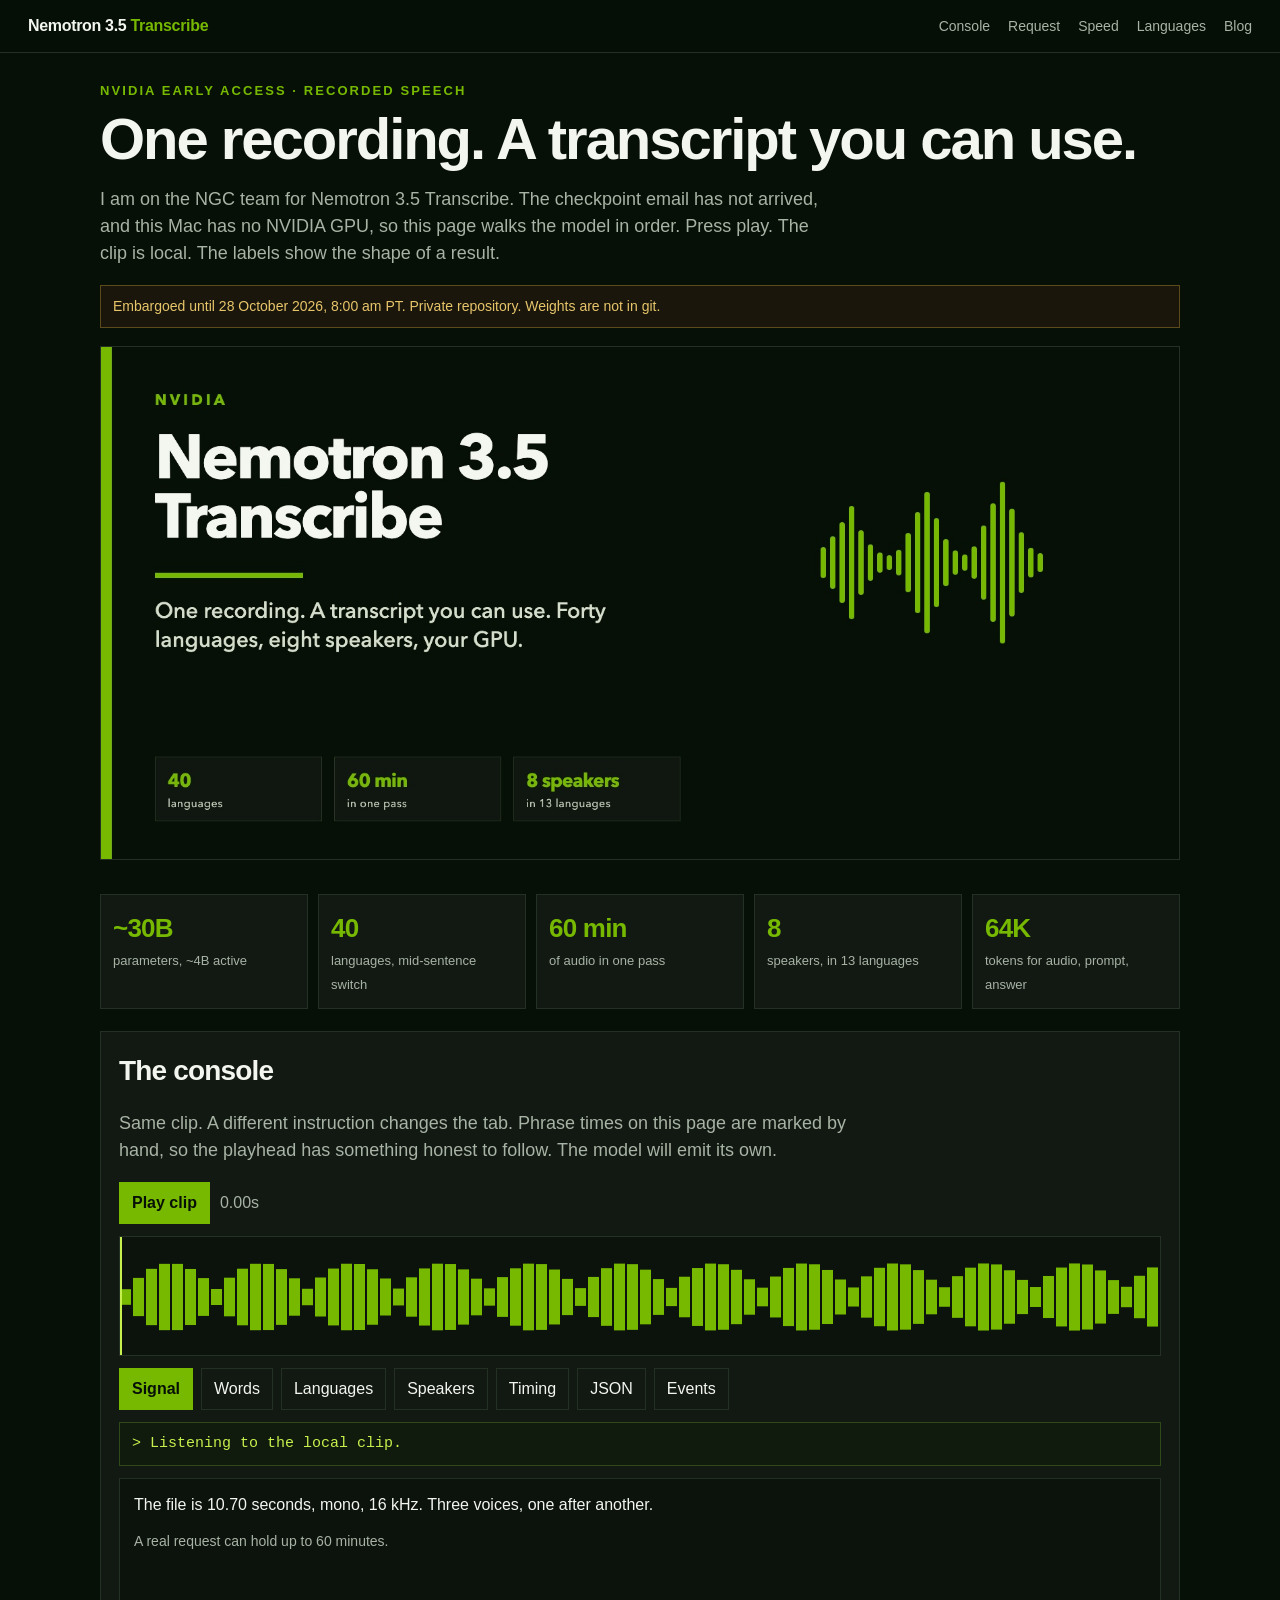
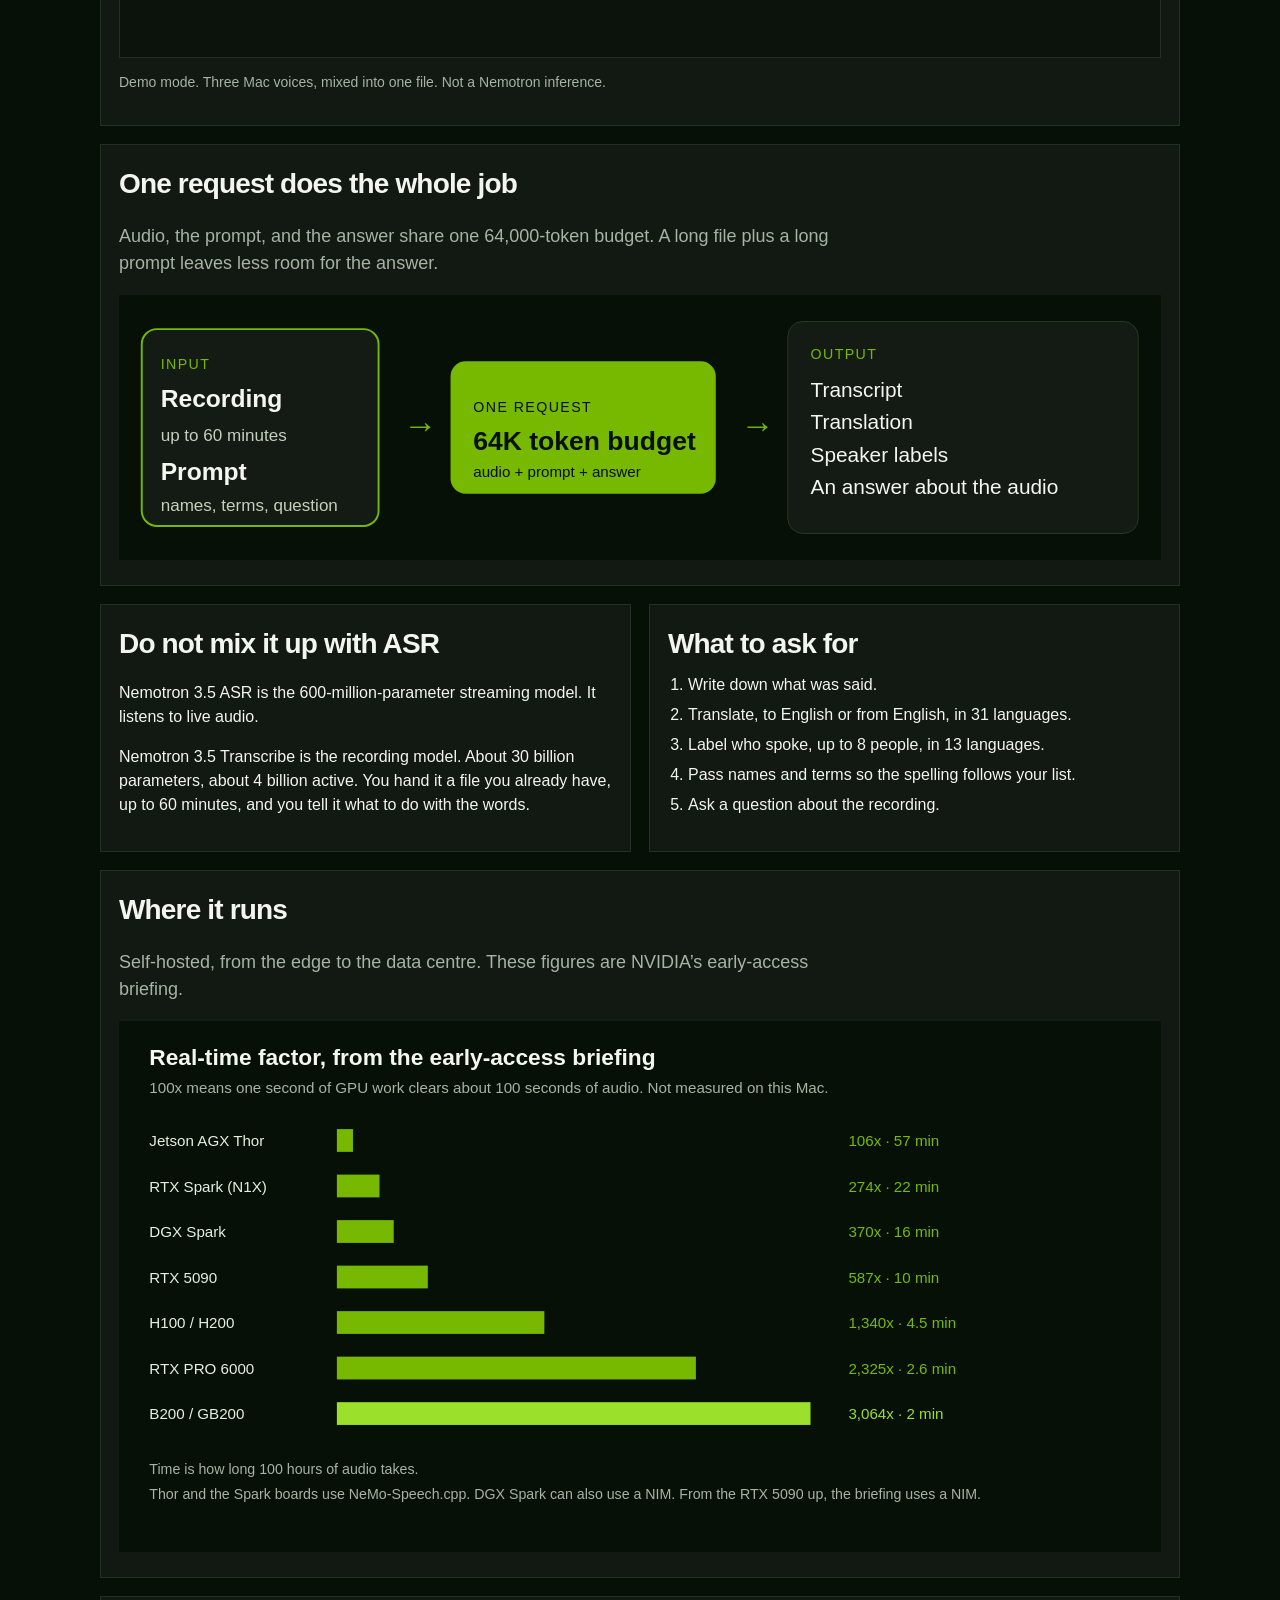
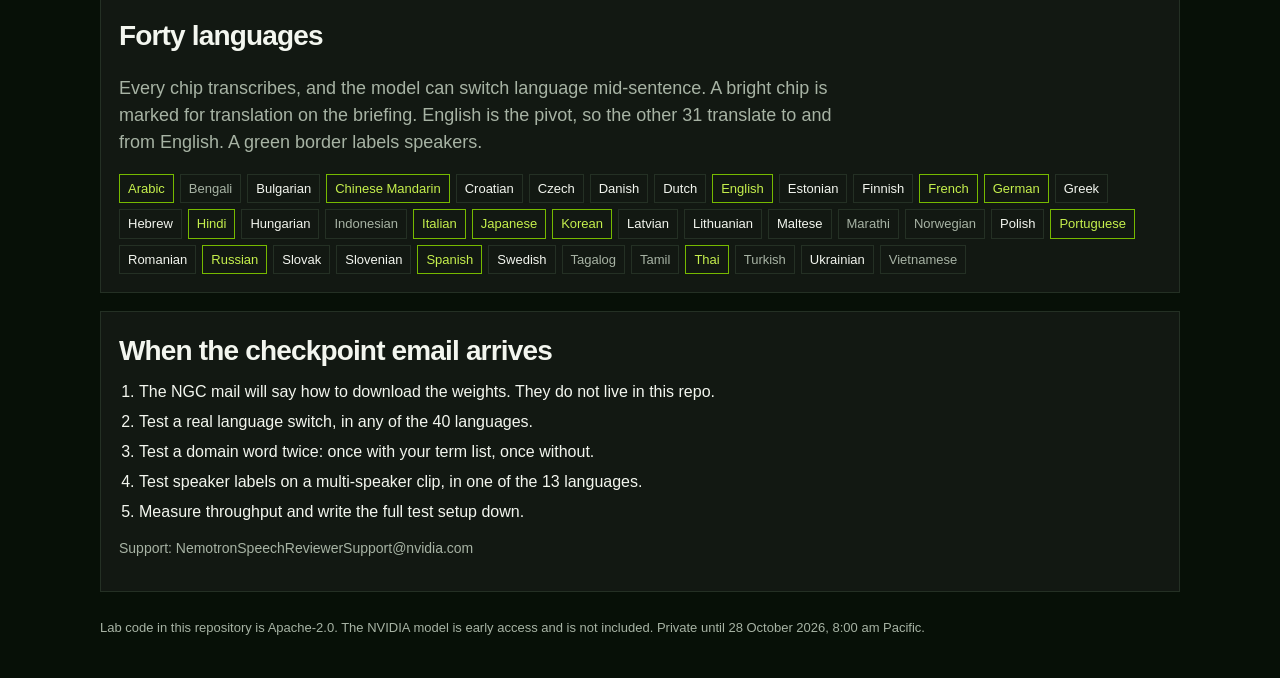
==== index.html @ 237c43ec "Add the private Nemotron 3.5 Transcribe showcase. A local console for the early-access recording mod" ====
<!DOCTYPE html>
<html lang="en">
<head>
  <meta charset="utf-8" />
  <meta name="viewport" content="width=device-width, initial-scale=1" />
  <title>Nemotron 3.5 Transcribe — Showcase</title>
  <link rel="stylesheet" href="styles.css" />
</head>
<body>
  <nav class="nav">
    <a class="brand" href="#top">Nemotron 3.5 <span>Transcribe</span></a>
    <div class="nav-links">
      <a href="#console">Console</a>
      <a href="#path">Request</a>
      <a href="#speed">Speed</a>
      <a href="#languages">Languages</a>
      <a href="BLOG.md">Blog</a>
    </div>
  </nav>

  <main class="wrap" id="top">
    <header class="hero">
      <p class="eyebrow">NVIDIA early access · recorded speech</p>
      <h1>One recording. A transcript you can use.</h1>
      <p class="sub">I am on the NGC team for Nemotron 3.5 Transcribe. The checkpoint email has not arrived, and this Mac has no NVIDIA GPU, so this page walks the model in order. Press play. The clip is local. The labels show the shape of a result.</p>
      <p class="embargo">Embargoed until 28 October 2026, 8:00 am PT. Private repository. Weights are not in git.</p>
      <img class="banner" src="assets/header.jpg" alt="NVIDIA Nemotron 3.5 Transcribe. One recording. A transcript you can use." />
    </header>

    <section class="stats" aria-label="Model snapshot">
      <div class="stat"><b>~30B</b><span>parameters, ~4B active</span></div>
      <div class="stat"><b>40</b><span>languages, mid-sentence switch</span></div>
      <div class="stat"><b>60 min</b><span>of audio in one pass</span></div>
      <div class="stat"><b>8</b><span>speakers, in 13 languages</span></div>
      <div class="stat"><b>64K</b><span>tokens for audio, prompt, answer</span></div>
    </section>

    <section class="panel" id="console">
      <h2>The console</h2>
      <p class="sub">Same clip. A different instruction changes the tab. Phrase times on this page are marked by hand, so the playhead has something honest to follow. The model will emit its own.</p>
      <div class="controls">
        <button class="btn primary" id="play" type="button">Play clip</button>
        <span class="hint" id="clock">0.00s</span>
      </div>
      <div class="wave-wrap">
        <canvas id="wave" width="1040" height="120"></canvas>
        <div class="playhead" id="playhead"></div>
      </div>
      <div class="tabs" role="tablist">
        <button class="tab" type="button" data-tab="signal" aria-selected="true">Signal</button>
        <button class="tab" type="button" data-tab="words">Words</button>
        <button class="tab" type="button" data-tab="languages">Languages</button>
        <button class="tab" type="button" data-tab="speakers">Speakers</button>
        <button class="tab" type="button" data-tab="timing">Timing</button>
        <button class="tab" type="button" data-tab="json">JSON</button>
        <button class="tab" type="button" data-tab="events">Events</button>
      </div>
      <div class="prompt" id="prompt"></div>
      <div class="out" id="out"></div>
      <p class="note">Demo mode. Three Mac voices, mixed into one file. Not a Nemotron inference.</p>
      <audio id="player" src="assets/demo.wav" preload="auto"></audio>
    </section>

    <section class="panel" id="path">
      <h2>One request does the whole job</h2>
      <p class="sub">Audio, the prompt, and the answer share one 64,000-token budget. A long file plus a long prompt leaves less room for the answer.</p>
      <img src="assets/flow.svg" alt="A recording and a prompt enter one 64K request and return a transcript, a translation, speaker labels, or an answer." />
    </section>

    <section class="grid-2">
      <div class="panel">
        <h2>Do not mix it up with ASR</h2>
        <p>Nemotron 3.5 ASR is the 600-million-parameter streaming model. It listens to live audio.</p>
        <p>Nemotron 3.5 Transcribe is the recording model. About 30 billion parameters, about 4 billion active. You hand it a file you already have, up to 60 minutes, and you tell it what to do with the words.</p>
      </div>
      <div class="panel">
        <h2>What to ask for</h2>
        <ol>
          <li>Write down what was said.</li>
          <li>Translate, to English or from English, in 31 languages.</li>
          <li>Label who spoke, up to 8 people, in 13 languages.</li>
          <li>Pass names and terms so the spelling follows your list.</li>
          <li>Ask a question about the recording.</li>
        </ol>
      </div>
    </section>

    <section class="panel" id="speed">
      <h2>Where it runs</h2>
      <p class="sub">Self-hosted, from the edge to the data centre. These figures are NVIDIA’s early-access briefing.</p>
      <img src="assets/throughput.svg" alt="Throughput chart. Jetson AGX Thor at 106x through B200 at 3,064x." />
    </section>

    <section class="panel" id="languages">
      <h2>Forty languages</h2>
      <p class="sub">Every chip transcribes, and the model can switch language mid-sentence. A bright chip is marked for translation on the briefing. English is the pivot, so the other 31 translate to and from English. A green border labels speakers.</p>
      <div class="langs" id="langs"></div>
    </section>

    <section class="panel">
      <h2>When the checkpoint email arrives</h2>
      <ol>
        <li>The NGC mail will say how to download the weights. They do not live in this repo.</li>
        <li>Test a real language switch, in any of the 40 languages.</li>
        <li>Test a domain word twice: once with your term list, once without.</li>
        <li>Test speaker labels on a multi-speaker clip, in one of the 13 languages.</li>
        <li>Measure throughput and write the full test setup down.</li>
      </ol>
      <p class="note">Support: NemotronSpeechReviewerSupport@nvidia.com</p>
    </section>

    <footer>
      Lab code in this repository is Apache-2.0. The NVIDIA model is early access and is not included. Private until 28 October 2026, 8:00 am Pacific.
    </footer>
  </main>
  <script src="app.js"></script>
</body>
</html>
---- styles.css ----
:root {
  --green: #76b900;
  --green-2: #c6f04d;
  --ink: #071007;
  --card: #121812;
  --line: #243024;
  --text: #f3f6ef;
  --muted: #a7b3a4;
  --agent: #76b900;
  --customer: #c6f04d;
  --supervisor: #f4f7ef;
}

* { box-sizing: border-box; }
html { scroll-behavior: smooth; }
body {
  margin: 0;
  background: var(--ink);
  color: var(--text);
  font-family: "Avenir Next", "Helvetica Neue", Helvetica, Arial, sans-serif;
  line-height: 1.5;
}
a { color: var(--green); }
img { max-width: 100%; height: auto; }

.nav {
  position: sticky;
  top: 0;
  z-index: 5;
  display: flex;
  justify-content: space-between;
  align-items: center;
  gap: 16px;
  padding: 14px 28px;
  background: rgba(7, 16, 7, 0.92);
  border-bottom: 1px solid var(--line);
  backdrop-filter: blur(8px);
}
.brand { color: var(--text); text-decoration: none; font-weight: 650; letter-spacing: -0.02em; }
.brand span { color: var(--green); }
.nav-links { display: flex; flex-wrap: wrap; gap: 14px 18px; }
.nav-links a { color: var(--muted); text-decoration: none; font-size: 14px; white-space: nowrap; }
.nav-links a:hover { color: var(--text); }

.wrap { width: min(1080px, calc(100% - 32px)); margin: 0 auto; }
.hero { padding: 28px 0 8px; }
.eyebrow {
  margin: 0 0 8px;
  color: var(--green);
  font-size: 13px;
  font-weight: 700;
  letter-spacing: 0.16em;
  text-transform: uppercase;
}
h1 {
  margin: 0;
  font-size: clamp(36px, 5vw, 58px);
  line-height: 1.02;
  letter-spacing: -0.035em;
}
.sub { color: var(--muted); font-size: 18px; max-width: 740px; }
.embargo {
  color: #e7c56a;
  border: 1px solid #5c4a1d;
  background: #1a160c;
  padding: 10px 12px;
  font-size: 14px;
}
.banner { display: block; width: 100%; margin: 18px 0; border: 1px solid var(--line); }

.stats {
  display: grid;
  grid-template-columns: repeat(5, 1fr);
  gap: 10px;
  margin: 8px 0 22px;
}
.stat {
  background: var(--card);
  border: 1px solid var(--line);
  padding: 14px 12px 12px;
}
.stat b { display: block; color: var(--green); font-size: 26px; letter-spacing: -0.03em; }
.stat span { color: var(--muted); font-size: 13px; }

.panel {
  background: var(--card);
  border: 1px solid var(--line);
  padding: 18px;
  margin-bottom: 18px;
}
h2 { margin: 0 0 8px; font-size: 28px; letter-spacing: -0.03em; }
h3 { margin: 0 0 8px; font-size: 18px; }

.tabs { display: flex; flex-wrap: wrap; gap: 8px; margin: 12px 0; }
.tab, .btn {
  border: 1px solid var(--line);
  background: transparent;
  color: var(--text);
  padding: 8px 12px;
  font: inherit;
  cursor: pointer;
  text-decoration: none;
}
.tab[aria-selected="true"], .btn.primary { background: var(--green); color: #071007; border-color: var(--green); font-weight: 700; }
.controls { display: flex; flex-wrap: wrap; gap: 10px; align-items: center; }
.hint { color: var(--muted); font-variant-numeric: tabular-nums; }

.wave-wrap {
  position: relative;
  height: 120px;
  background: #0c120c;
  border: 1px solid var(--line);
  margin: 12px 0;
}
canvas { width: 100%; height: 120px; display: block; }
.playhead {
  position: absolute;
  top: 0;
  bottom: 0;
  width: 2px;
  background: var(--green-2);
  left: 0;
}

.prompt {
  border: 1px solid #2f4a18;
  background: #101a0d;
  color: var(--green-2);
  padding: 10px 12px;
  font-family: ui-monospace, "SFMono-Regular", Menlo, Consolas, monospace;
  font-size: 15px;
}
.out {
  min-height: 180px;
  margin-top: 12px;
  padding: 14px;
  background: #0c120c;
  border: 1px solid var(--line);
}
.phrase { margin: 0 0 8px; }
.phrase b { font-weight: 700; }
.who-1 { color: var(--agent); }
.who-2 { color: var(--customer); }
.who-3 { color: var(--supervisor); }
.phrase.on { background: #1c2a14; }
.lane { display: grid; grid-template-columns: 110px 1fr; gap: 8px; align-items: center; margin: 8px 0; }
.track { position: relative; height: 28px; background: #0c120c; border: 1px solid var(--line); }
.seg { position: absolute; top: 4px; bottom: 4px; background: var(--green); }
.seg.s2 { background: var(--customer); }
.seg.s3 { background: #dfe8d4; }
pre {
  margin: 0;
  white-space: pre-wrap;
  font-family: ui-monospace, "SFMono-Regular", Menlo, Consolas, monospace;
  font-size: 14px;
  color: #d5decb;
}
.note { color: var(--muted); font-size: 14px; }

.grid-2 { display: grid; grid-template-columns: 1fr 1fr; gap: 18px; }
.langs { display: flex; flex-wrap: wrap; gap: 6px; }
.chip {
  border: 1px solid var(--line);
  padding: 4px 8px;
  font-size: 13px;
  color: var(--muted);
}
.chip.tr { color: var(--text); }
.chip.sp { border-color: var(--green); color: var(--green-2); }
table { width: 100%; border-collapse: collapse; font-size: 15px; }
th, td { text-align: left; padding: 8px 6px; border-bottom: 1px solid var(--line); }
th { color: var(--muted); font-weight: 600; }
ol { margin: 8px 0 0; padding-left: 20px; }
li { margin: 6px 0; }
footer { color: var(--muted); font-size: 13px; padding: 8px 0 40px; }

@media (max-width: 800px) {
  .stats, .grid-2 { grid-template-columns: 1fr 1fr; }
  .nav { align-items: flex-start; flex-direction: column; }
  h2 { font-size: 24px; }
}
@media (max-width: 560px) {
  .stats { grid-template-columns: 1fr 1fr; }
  .grid-2 { grid-template-columns: 1fr; }
}
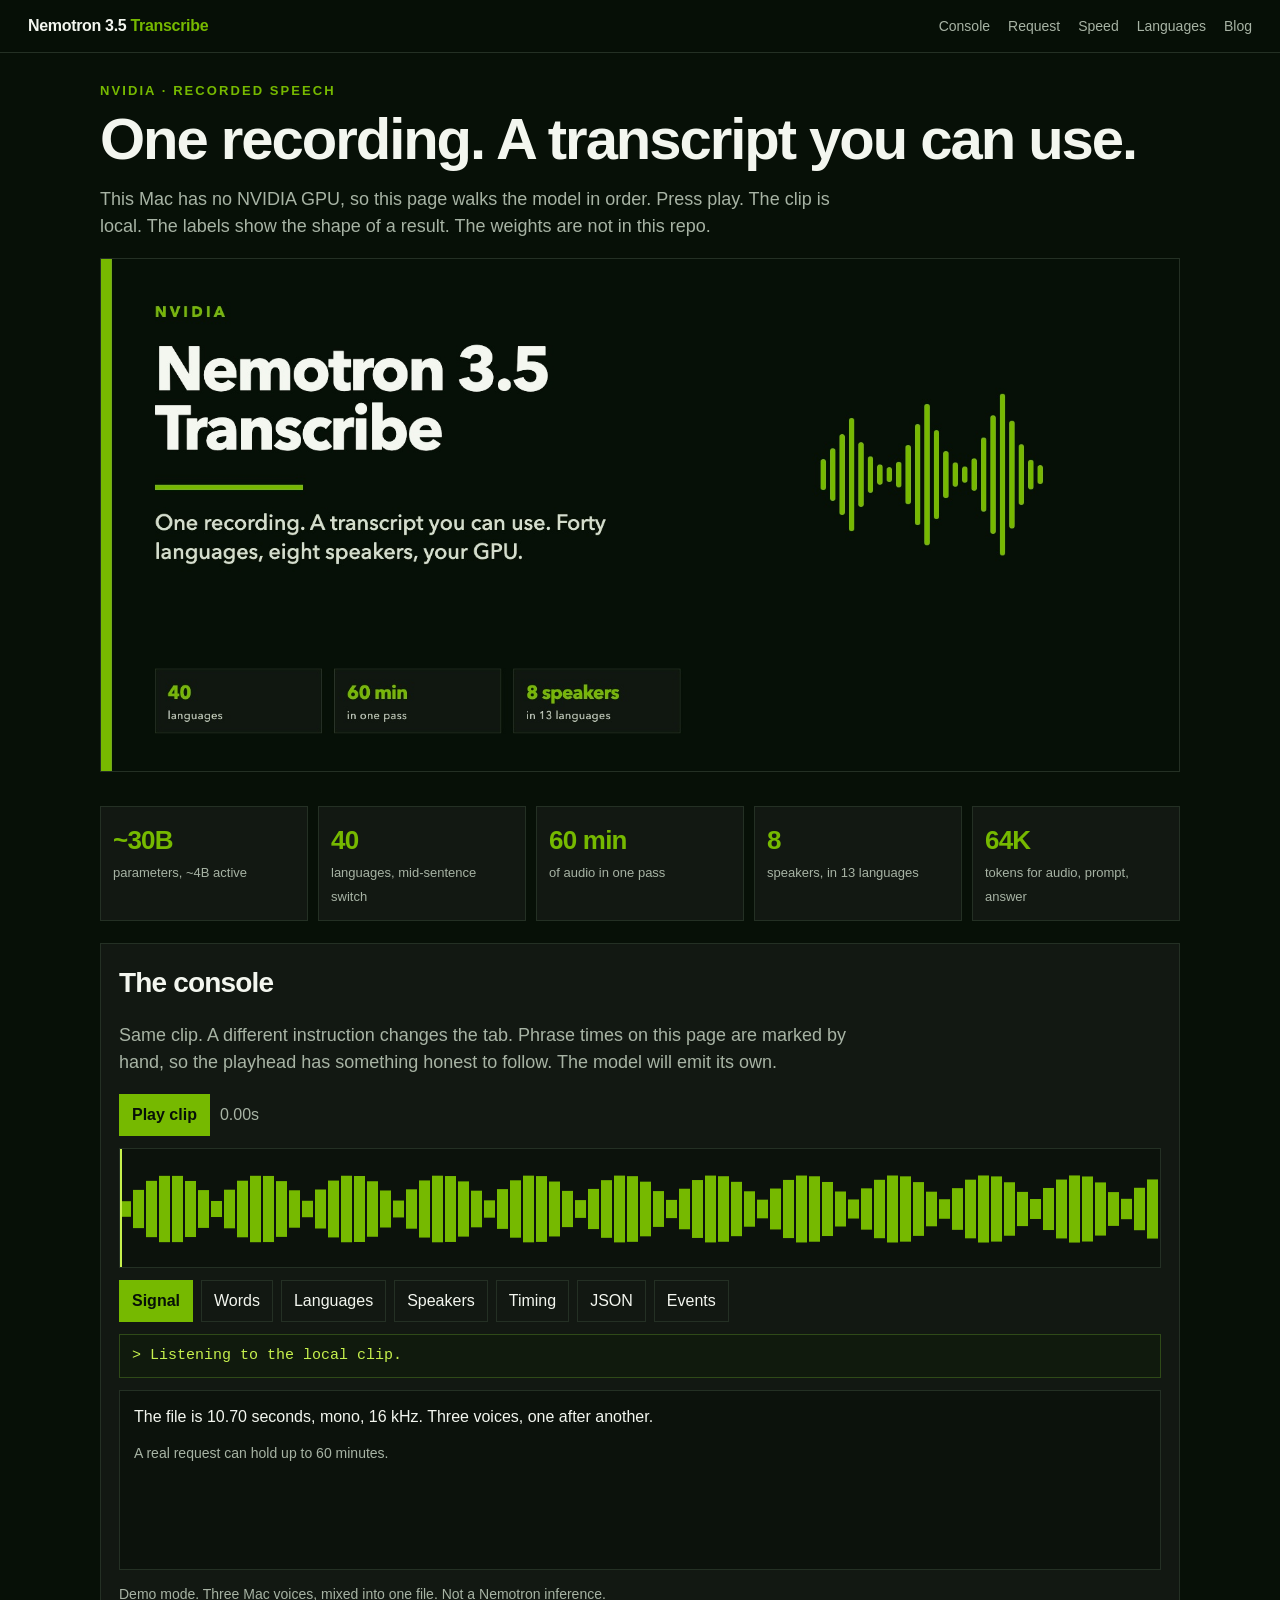
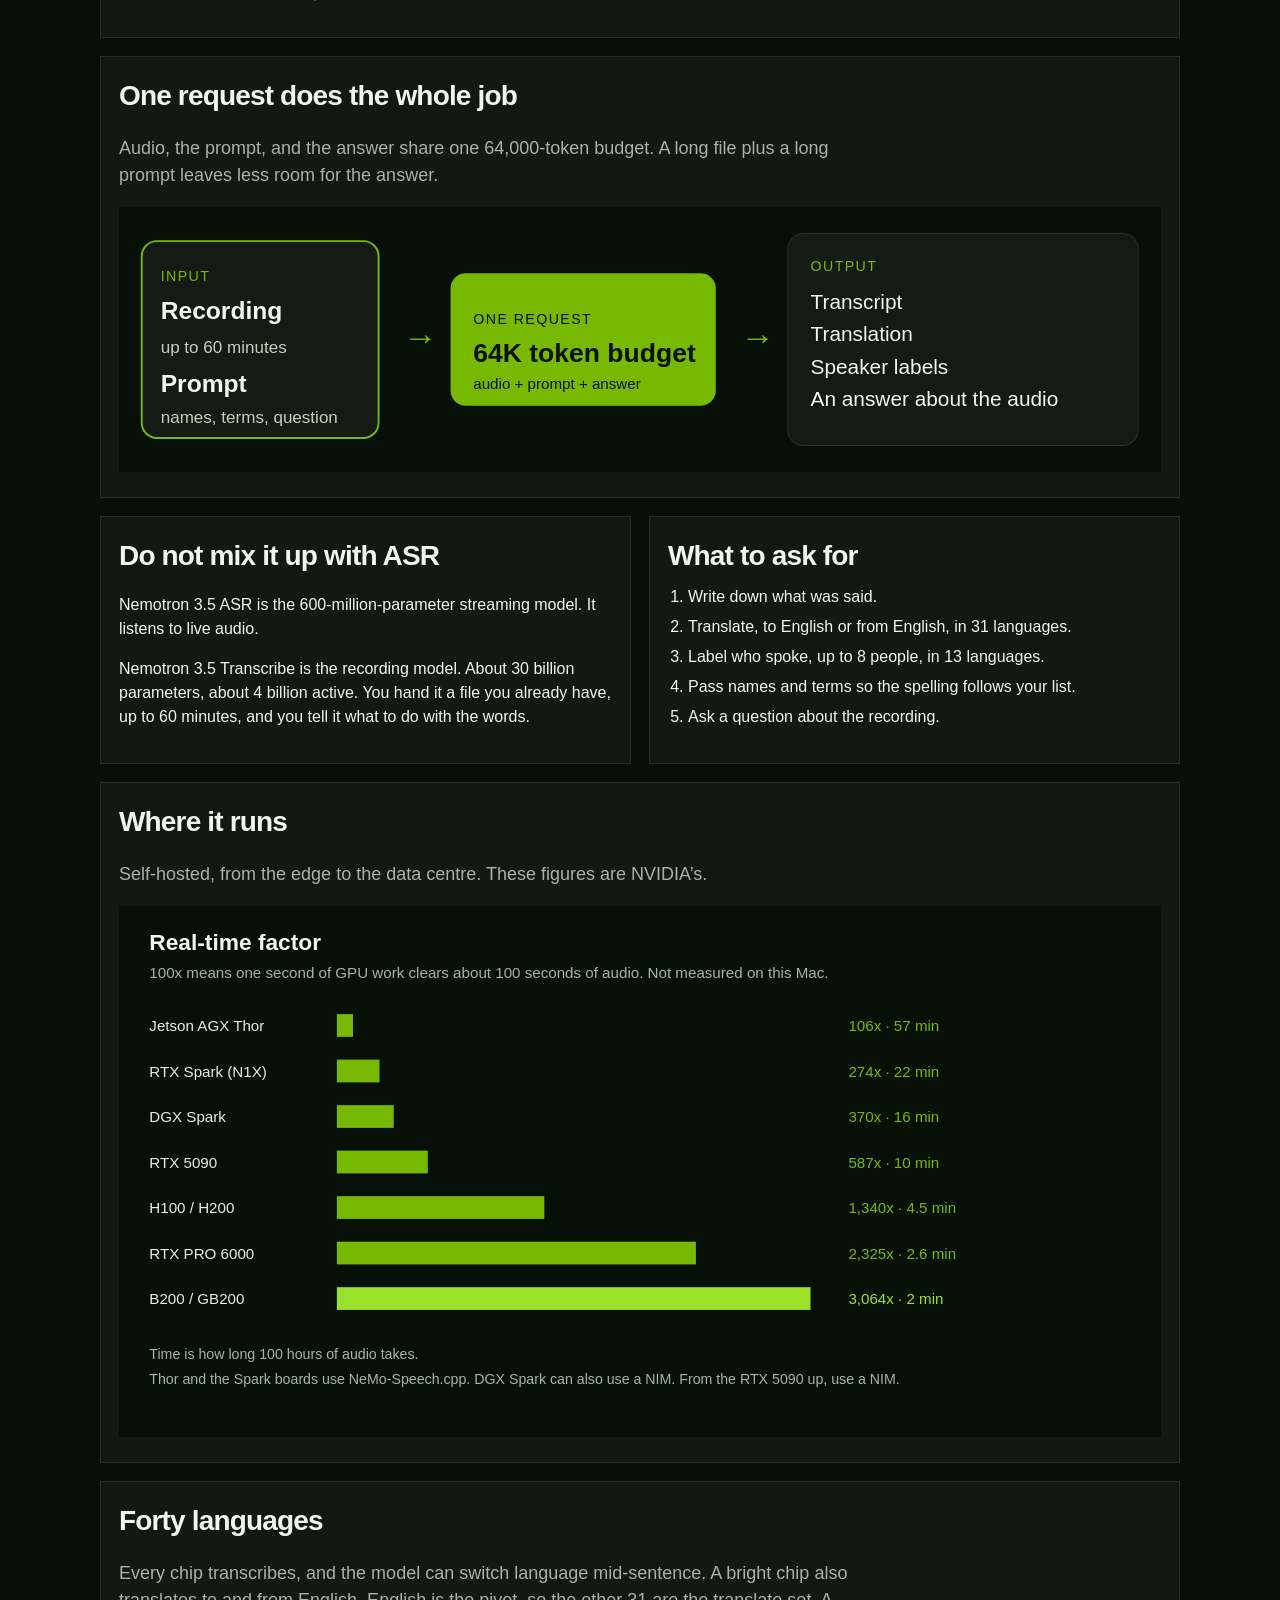
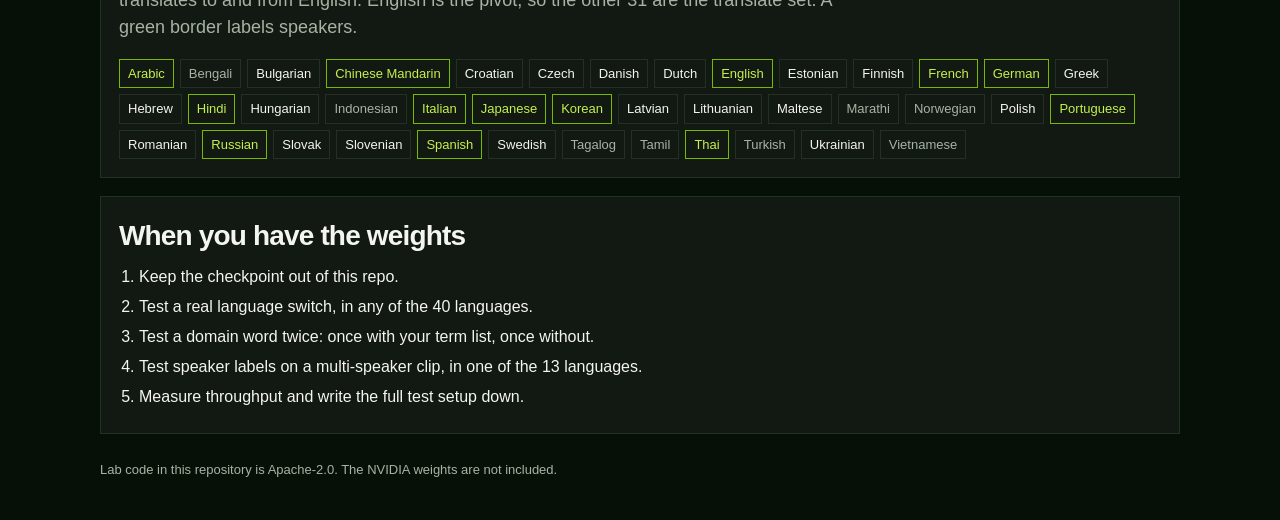
==== commit 2fe1c143: "Remove the support address, embargo notes, and early-access framing." ====
--- a/index.html
+++ b/index.html
@@ -20,10 +20,9 @@
 
   <main class="wrap" id="top">
     <header class="hero">
-      <p class="eyebrow">NVIDIA early access · recorded speech</p>
+      <p class="eyebrow">NVIDIA · recorded speech</p>
       <h1>One recording. A transcript you can use.</h1>
-      <p class="sub">I am on the NGC team for Nemotron 3.5 Transcribe. The checkpoint email has not arrived, and this Mac has no NVIDIA GPU, so this page walks the model in order. Press play. The clip is local. The labels show the shape of a result.</p>
-      <p class="embargo">Embargoed until 28 October 2026, 8:00 am PT. Private repository. Weights are not in git.</p>
+      <p class="sub">This Mac has no NVIDIA GPU, so this page walks the model in order. Press play. The clip is local. The labels show the shape of a result. The weights are not in this repo.</p>
       <img class="banner" src="assets/header.jpg" alt="NVIDIA Nemotron 3.5 Transcribe. One recording. A transcript you can use." />
     </header>
 
@@ -87,30 +86,29 @@
 
     <section class="panel" id="speed">
       <h2>Where it runs</h2>
-      <p class="sub">Self-hosted, from the edge to the data centre. These figures are NVIDIA’s early-access briefing.</p>
+      <p class="sub">Self-hosted, from the edge to the data centre. These figures are NVIDIA’s.</p>
       <img src="assets/throughput.svg" alt="Throughput chart. Jetson AGX Thor at 106x through B200 at 3,064x." />
     </section>
 
     <section class="panel" id="languages">
       <h2>Forty languages</h2>
-      <p class="sub">Every chip transcribes, and the model can switch language mid-sentence. A bright chip is marked for translation on the briefing. English is the pivot, so the other 31 translate to and from English. A green border labels speakers.</p>
+      <p class="sub">Every chip transcribes, and the model can switch language mid-sentence. A bright chip also translates to and from English. English is the pivot, so the other 31 are the translate set. A green border labels speakers.</p>
       <div class="langs" id="langs"></div>
     </section>
 
     <section class="panel">
-      <h2>When the checkpoint email arrives</h2>
+      <h2>When you have the weights</h2>
       <ol>
-        <li>The NGC mail will say how to download the weights. They do not live in this repo.</li>
+        <li>Keep the checkpoint out of this repo.</li>
         <li>Test a real language switch, in any of the 40 languages.</li>
         <li>Test a domain word twice: once with your term list, once without.</li>
         <li>Test speaker labels on a multi-speaker clip, in one of the 13 languages.</li>
         <li>Measure throughput and write the full test setup down.</li>
       </ol>
-      <p class="note">Support: NemotronSpeechReviewerSupport@nvidia.com</p>
     </section>
 
     <footer>
-      Lab code in this repository is Apache-2.0. The NVIDIA model is early access and is not included. Private until 28 October 2026, 8:00 am Pacific.
+      Lab code in this repository is Apache-2.0. The NVIDIA weights are not included.
     </footer>
   </main>
   <script src="app.js"></script>
--- a/styles.css
+++ b/styles.css
@@ -59,13 +59,6 @@
   letter-spacing: -0.035em;
 }
 .sub { color: var(--muted); font-size: 18px; max-width: 740px; }
-.embargo {
-  color: #e7c56a;
-  border: 1px solid #5c4a1d;
-  background: #1a160c;
-  padding: 10px 12px;
-  font-size: 14px;
-}
 .banner { display: block; width: 100%; margin: 18px 0; border: 1px solid var(--line); }
 
 .stats {
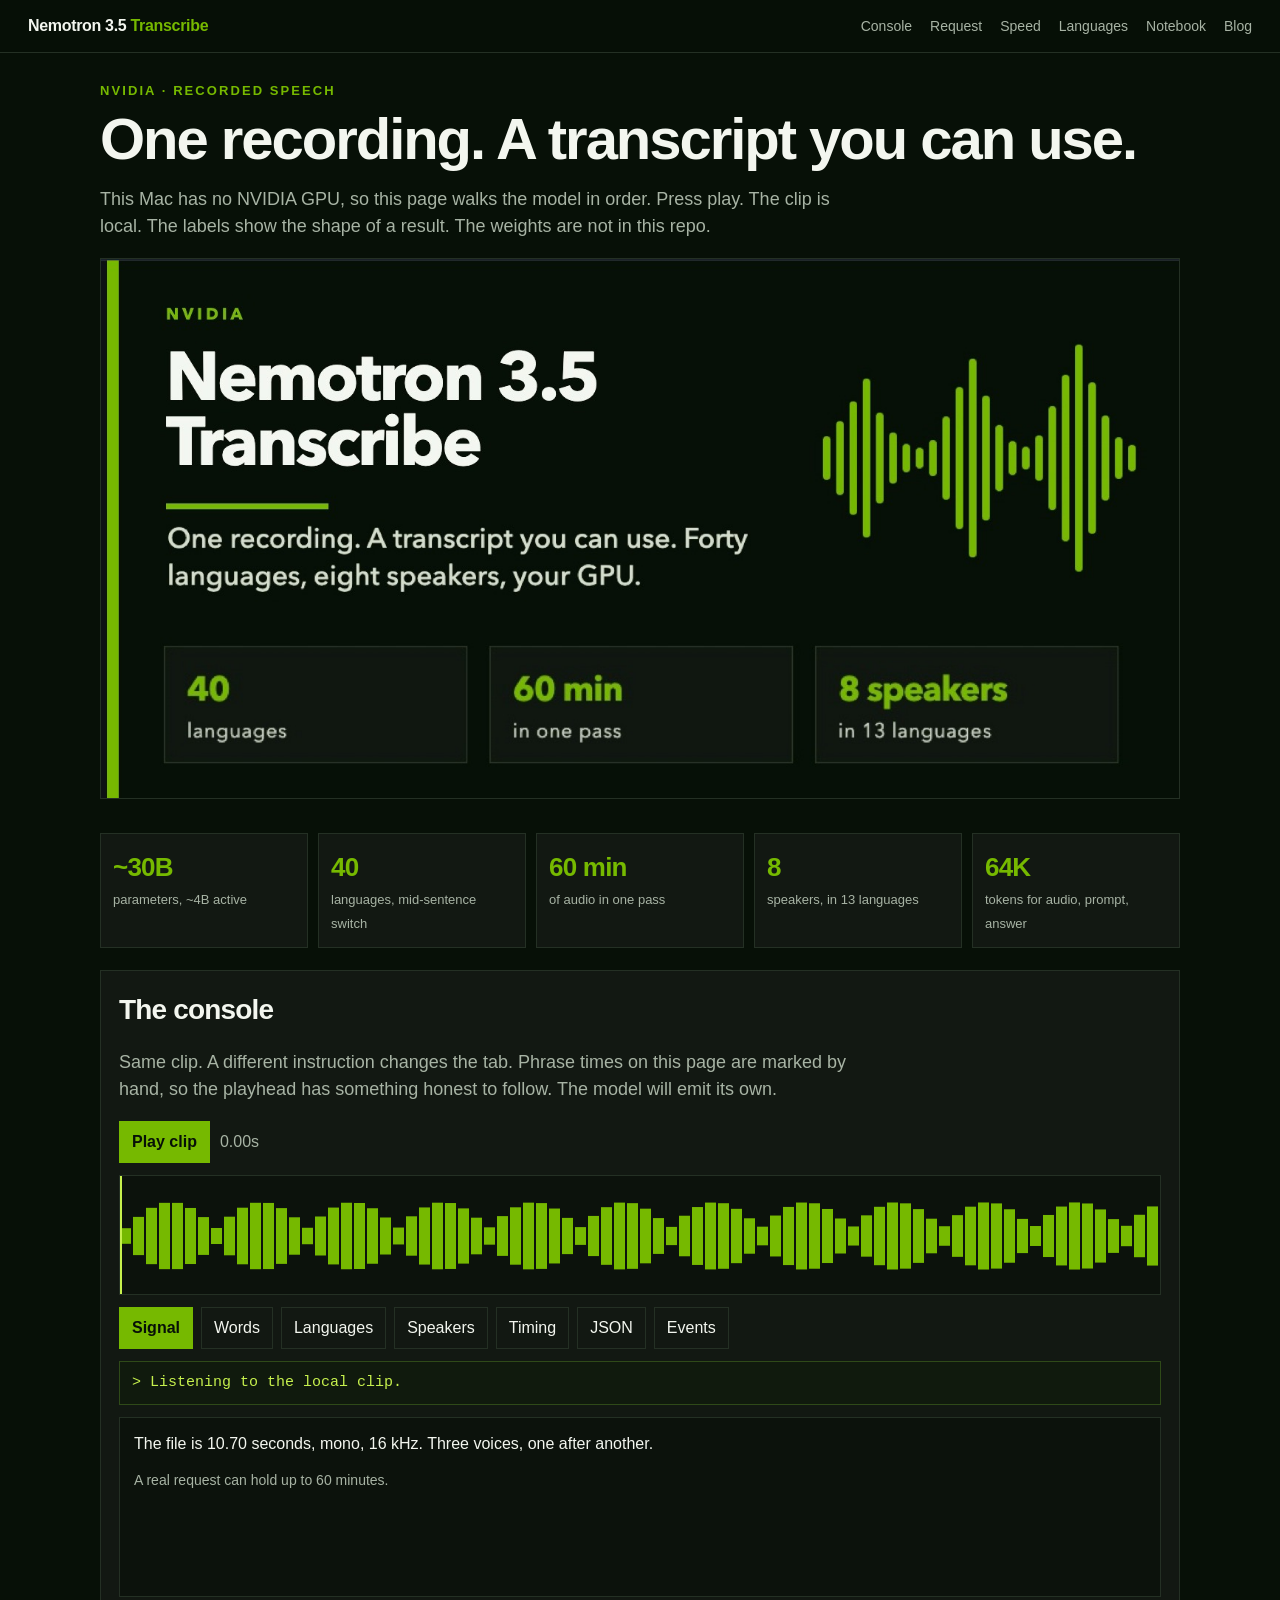
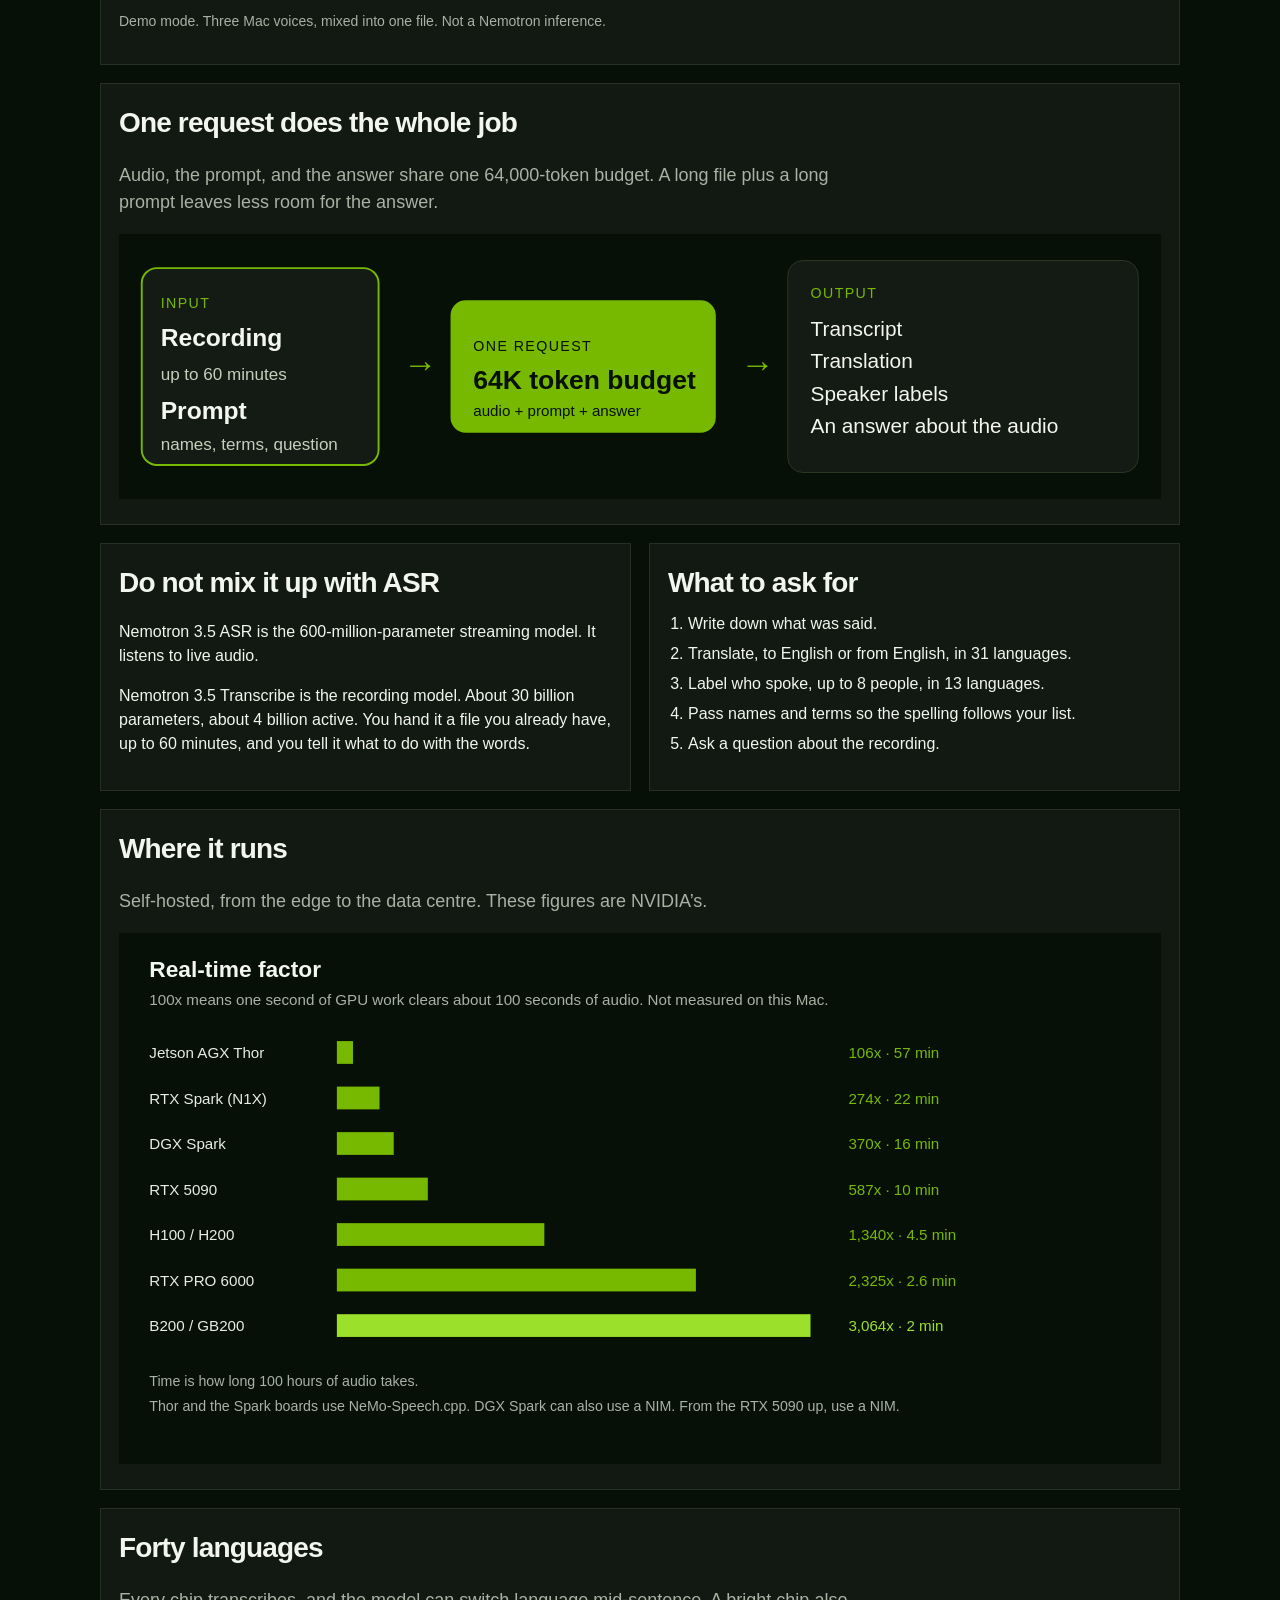
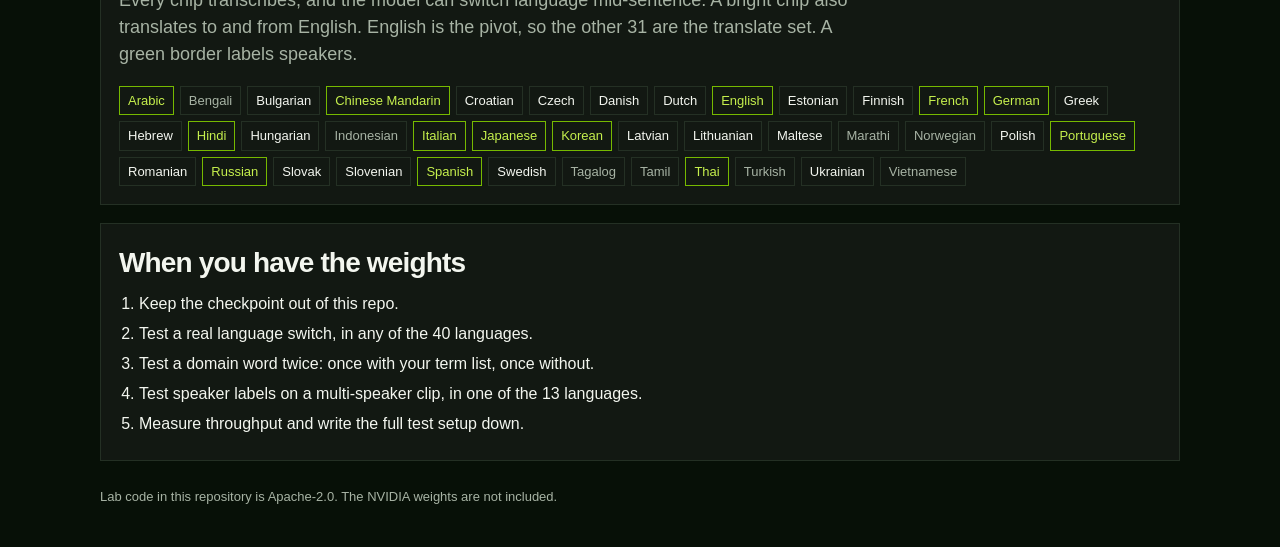
==== commit 611358be: "Add a Colab notebook that checks the demo clip and the request." ====
--- a/index.html
+++ b/index.html
@@ -14,6 +14,7 @@
       <a href="#path">Request</a>
       <a href="#speed">Speed</a>
       <a href="#languages">Languages</a>
+      <a href="notebooks/nemotron_3_5_transcribe.ipynb">Notebook</a>
       <a href="BLOG.md">Blog</a>
     </div>
   </nav>
